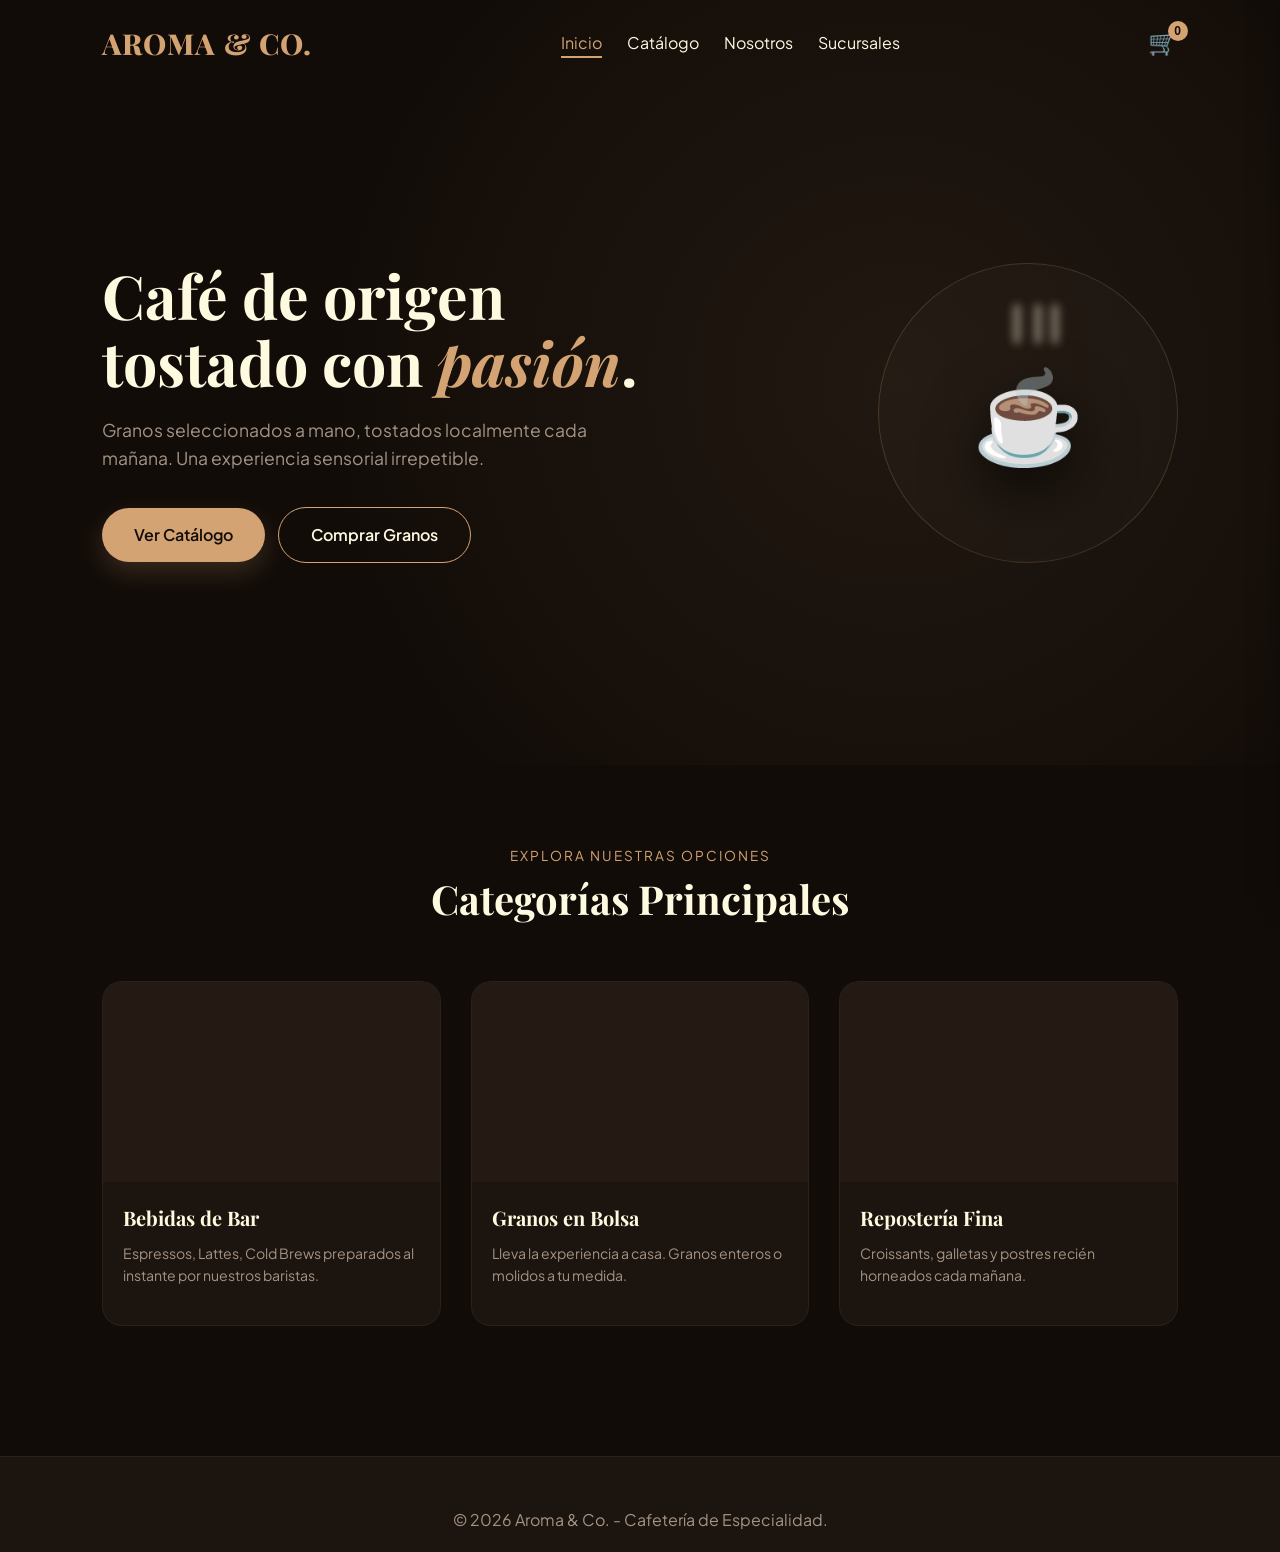
==== index.html @ 16a86347 "Add files via upload" ====
<!DOCTYPE html>
<html lang="es">
<head>
  <meta charset="UTF-8">
  <meta name="viewport" content="width=device-width, initial-scale=1.0">
  <title>Aroma & Co. - Cafetería de Especialidad</title>
  <link rel="preconnect" href="https://fonts.googleapis.com">
  <link rel="preconnect" href="https://fonts.gstatic.com" crossorigin>
  <link href="https://fonts.googleapis.com/css2?family=Playfair+Display:ital,wght@0,600;0,800;1,400&family=Plus+Jakarta+Sans:wght@300;400;600&display=swap" rel="stylesheet">
  <link rel="icon" href="data:image/svg+xml,<svg xmlns=%22http://www.w3.org/2000/svg%22 viewBox=%220 0 100 100%22><text y=%22.9em%22 font-size=%2290%22>☕</text></svg>">
  <link rel="stylesheet" href="css/styles.css">
</head>
<body>

  <header id="header">
    <a href="index.html" class="logo">AROMA & CO.</a>
    <ul class="nav-links">
      <li><a href="index.html" class="active">Inicio</a></li>
      <li><a href="catalogo.html">Catálogo</a></li>
      <li><a href="nosotros.html">Nosotros</a></li>
      <li><a href="locales.html">Sucursales</a></li>
    </ul>
    <button class="cart-icon-btn" id="openCartBtn">
      🛒 <span class="cart-count" id="cartCountBadge">0</span>
    </button>
  </header>

  <section class="hero">
    <div class="hero-text reveal">
      <h1>Café de origen tostado con <span>pasión</span>.</h1>
      <p>Granos seleccionados a mano, tostados localmente cada mañana. Una experiencia sensorial irrepetible.</p>
      <div>
        <a href="catalogo.html" class="btn-cta">Ver Catálogo</a>
        <a href="catalogo.html?categoria=granos" class="btn-cta btn-secondary">Comprar Granos</a>
      </div>
    </div>
    <div class="hero-visual reveal">
      <div class="coffee-cup-container">
        <div class="steam"></div><div class="steam"></div><div class="steam"></div>
        <div class="cup">☕</div>
      </div>
    </div>
  </section>

  <!-- Categorías destacadas que conectan mediante URLSearchParams -->
  <section class="section-container">
    <div class="section-header reveal">
      <p>Explora nuestras opciones</p>
      <h2>Categorías Principales</h2>
    </div>

    <div class="product-grid">
      <a href="catalogo.html?categoria=bar" class="product-card reveal" style="text-decoration:none;">
        <div class="img-container">
          <!-- ESPACIO PARA TU IMAGEN -->
          <img src="https://hips.hearstapps.com/hmg-prod/images/cafe-1599479980.jpg" alt="Bebidas" onerror="this.style.display='none'; this.nextElementSibling.style.display='flex';">
        
        </div>
        <div class="product-info">
          <h3 class="product-title" style="color:var(--text-light)">Bebidas de Bar</h3>
          <p class="product-desc">Espressos, Lattes, Cold Brews preparados al instante por nuestros baristas.</p>
        </div>
      </a>

      <a href="catalogo.html?categoria=granos" class="product-card reveal" style="text-decoration:none;">
        <div class="img-container">
          <!-- ESPACIO PARA TU IMAGEN -->
          <img src="https://img.magnific.com/foto-gratis/granos-cafe-bolsa-mesa_23-2148180234.jpg?semt=ais_hybrid&w=740&q=80" alt="Granos" onerror="this.style.display='none'; this.nextElementSibling.style.display='flex';">
          
        </div>
        <div class="product-info">
          <h3 class="product-title" style="color:var(--text-light)">Granos en Bolsa</h3>
          <p class="product-desc">Lleva la experiencia a casa. Granos enteros o molidos a tu medida.</p>
        </div>
      </a>

      <a href="catalogo.html?categoria=postres" class="product-card reveal" style="text-decoration:none;">
        <div class="img-container">
          <!-- ESPACIO PARA TU IMAGEN -->
          <img src="https://img.magnific.com/foto-gratis/vista-frontal-delicioso-surtido-postres_23-2148689816.jpg?semt=ais_hybrid&w=740&q=80" alt="Postres" onerror="this.style.display='none'; this.nextElementSibling.style.display='flex';">
        </div>
        <div class="product-info">
          <h3 class="product-title" style="color:var(--text-light)">Repostería Fina</h3>
          <p class="product-desc">Croissants, galletas y postres recién horneados cada mañana.</p>
        </div>
      </a>
    </div>
  </section>

  <footer>
    <p>&copy; 2026 Aroma & Co. - Cafetería de Especialidad.</p>
  </footer>

  <script src="js/data.js"></script>
  <script src="js/cart.js"></script>
  <script src="js/main.js"></script>
</body>
</html>
---- css/styles.css ----
/* ============================================================
   1. VARIABLES, PALETA DE COLORES Y RESET
============================================================ */
:root {
  --bg-dark: #120c08;
  --bg-card: #1c140e;
  --bg-light: #241a13;
  --accent: #d4a373;
  --accent-hover: #faedcd;
  --text-light: #fefae0;
  --text-muted: #a39385;
  --danger: #e74c3c;
  --font-title: 'Playfair Display', serif;
  --font-body: 'Plus Jakarta Sans', sans-serif;
  --transition-smooth: all 0.4s cubic-bezier(0.25, 1, 0.5, 1);
  --shadow-card: 0 15px 30px rgba(0, 0, 0, 0.4);
}

* {
  margin: 0;
  padding: 0;
  box-sizing: border-box;
}

html {
  scroll-behavior: smooth;
}

body {
  background-color: var(--bg-dark);
  color: var(--text-light);
  font-family: var(--font-body);
  overflow-x: hidden;
  line-height: 1.6;
}

/* ============================================================
   2. HEADER & NAVEGACIÓN (Sticky + Glassmorphism)
============================================================ */
header {
  position: fixed;
  top: 0;
  width: 100%;
  padding: 20px 8%;
  display: flex;
  justify-content: space-between;
  align-items: center;
  z-index: 1000;
  transition: var(--transition-smooth);
}

header.scrolled {
  background: rgba(18, 12, 8, 0.9);
  backdrop-filter: blur(12px);
  padding: 12px 8%;
  border-bottom: 1px solid rgba(212, 163, 115, 0.15);
}

.logo {
  font-family: var(--font-title);
  font-size: 1.8rem;
  font-weight: 800;
  color: var(--accent);
  text-decoration: none;
  letter-spacing: 1px;
}

.nav-links {
  display: flex;
  gap: 25px;
  list-style: none;
}

.nav-links a {
  color: var(--text-light);
  text-decoration: none;
  font-weight: 400;
  position: relative;
  padding: 5px 0;
  transition: var(--transition-smooth);
}

.nav-links a.active,
.nav-links a:hover {
  color: var(--accent);
}

.nav-links a::after {
  content: '';
  position: absolute;
  bottom: 0;
  left: 0;
  width: 0%;
  height: 2px;
  background-color: var(--accent);
  transition: var(--transition-smooth);
}

.nav-links a:hover::after,
.nav-links a.active::after {
  width: 100%;
}

.cart-icon-btn {
  background: none;
  border: none;
  color: var(--text-light);
  font-size: 1.5rem;
  cursor: pointer;
  position: relative;
  transition: var(--transition-smooth);
}

.cart-icon-btn:hover {
  color: var(--accent);
  transform: scale(1.1);
}

.cart-count {
  position: absolute;
  top: -8px;
  right: -10px;
  background-color: var(--accent);
  color: var(--bg-dark);
  font-size: 0.75rem;
  font-weight: bold;
  width: 20px;
  height: 20px;
  border-radius: 50%;
  display: flex;
  align-items: center;
  justify-content: center;
}

/* ============================================================
   3. HERO SECTION & CONTENEDORES
============================================================ */
.hero {
  min-height: 85vh;
  display: flex;
  align-items: center;
  justify-content: space-between;
  padding: 120px 8% 60px;
  position: relative;
  background: radial-gradient(circle at 70% 50%, rgba(212, 163, 115, 0.08) 0%, transparent 60%);
}

.hero-text {
  max-width: 550px;
}

.hero-text h1 {
  font-family: var(--font-title);
  font-size: 3.8rem;
  line-height: 1.1;
  margin-bottom: 20px;
}

.hero-text h1 span {
  color: var(--accent);
  font-style: italic;
}

.hero-text p {
  color: var(--text-muted);
  font-size: 1.1rem;
  margin-bottom: 35px;
}

.btn-cta {
  display: inline-block;
  padding: 14px 32px;
  background-color: var(--accent);
  color: var(--bg-dark);
  font-weight: 600;
  text-decoration: none;
  border-radius: 50px;
  border: none;
  cursor: pointer;
  transition: var(--transition-smooth);
  box-shadow: 0 10px 25px rgba(212, 163, 115, 0.2);
}

.btn-cta:hover {
  transform: translateY(-4px);
  background-color: var(--accent-hover);
  box-shadow: 0 15px 30px rgba(212, 163, 115, 0.4);
}

.btn-secondary {
  background: transparent;
  color: var(--text-light);
  border: 1px solid var(--accent);
  box-shadow: none;
  margin-left: 10px;
}

.btn-secondary:hover {
  background: var(--accent);
  color: var(--bg-dark);
}

/* Taza y Vapor */
.hero-visual {
  position: relative;
  display: flex;
  justify-content: center;
  align-items: center;
}

.coffee-cup-container {
  width: 300px;
  height: 300px;
  background: rgba(255, 255, 255, 0.02);
  border: 1px solid rgba(212, 163, 115, 0.2);
  border-radius: 50%;
  display: flex;
  justify-content: center;
  align-items: center;
  position: relative;
}

.cup {
  font-size: 90px;
  position: relative;
  z-index: 2;
  filter: drop-shadow(0 20px 30px rgba(0,0,0,0.7));
  animation: float 4s ease-in-out infinite;
}

/* ============================================================
   ESTILO MEJORADO PARA BOTONES DE FILTRO
============================================================ */
.filter-buttons {
  display: flex;
  justify-content: center;
  align-items: center;
  gap: 12px;
  margin-bottom: 45px;
  flex-wrap: wrap;
  padding: 8px;
}

.filter-btn {
  background: rgba(255, 255, 255, 0.03);
  border: 1px solid rgba(212, 163, 115, 0.2);
  color: var(--text-light);
  padding: 12px 22px;
  border-radius: 50px;
  font-family: var(--font-body);
  font-size: 0.92rem;
  font-weight: 500;
  cursor: pointer;
  display: inline-flex;
  align-items: center;
  gap: 8px;
  transition: all 0.35s cubic-bezier(0.25, 1, 0.5, 1);
  backdrop-filter: blur(8px);
  box-shadow: 0 4px 15px rgba(0, 0, 0, 0.2);
  user-select: none;
  position: relative;
  overflow: hidden;
}

/* Icono dentro del botón */
.filter-btn .btn-icon {
  font-size: 1.1rem;
  transition: transform 0.3s ease;
}

/* Estado Hover (Al pasar el ratón) */
.filter-btn:hover {
  background: rgba(212, 163, 115, 0.12);
  border-color: var(--accent);
  color: var(--accent-hover);
  transform: translateY(-3px);
  box-shadow: 0 8px 20px rgba(212, 163, 115, 0.25);
}

.filter-btn:hover .btn-icon {
  transform: scale(1.25) rotate(-8deg);
}

/* Estado Activo (Seleccionado) */
.filter-btn.active {
  background: linear-gradient(135deg, #d4a373 0%, #b8860b 100%);
  color: var(--bg-dark);
  border-color: #faedcd;
  font-weight: 700;
  box-shadow: 0 8px 25px rgba(212, 163, 115, 0.45);
  transform: translateY(-2px);
}

.filter-btn.active .btn-icon {
  transform: scale(1.15);
}

/* Efecto de presionar (Click) */
.filter-btn:active {
  transform: translateY(0) scale(0.96);
  box-shadow: 0 2px 10px rgba(0, 0, 0, 0.3);
}

/* Destello sutil al pasar el ratón */
.filter-btn::before {
  content: '';
  position: absolute;
  top: 0;
  left: -100%;
  width: 100%;
  height: 100%;
  background: linear-gradient(90deg, transparent, rgba(255, 255, 255, 0.15), transparent);
  transition: left 0.6s ease;
}

.filter-btn:hover::before {
  left: 100%;
}

.steam {
  position: absolute;
  top: 40px;
  width: 8px;
  height: 40px;
  background: rgba(254, 250, 224, 0.4);
  border-radius: 10px;
  filter: blur(4px);
  animation: steam 2.5s infinite linear;
}

.steam:nth-child(1) { left: 45%; animation-delay: 0s; }
.steam:nth-child(2) { left: 52%; animation-delay: 0.8s; }
.steam:nth-child(3) { left: 58%; animation-delay: 1.5s; }

@keyframes steam {
  0% { transform: translateY(0) scaleX(1); opacity: 0; }
  50% { opacity: 0.6; }
  100% { transform: translateY(-60px) scaleX(2.5); opacity: 0; }
}

@keyframes float {
  0%, 100% { transform: translateY(0); }
  50% { transform: translateY(-12px); }
}

/* ============================================================
   4. GRID DE PRODUCTOS Y TARJETAS CON ESPACIO DE IMAGEN
============================================================ */
.section-container {
  padding: 80px 8%;
}

.section-header {
  text-align: center;
  margin-bottom: 50px;
}

.section-header h2 {
  font-family: var(--font-title);
  font-size: 2.5rem;
}

.section-header p {
  color: var(--accent);
  text-transform: uppercase;
  letter-spacing: 2px;
  font-size: 0.85rem;
}

.product-grid {
  display: grid;
  grid-template-columns: repeat(auto-fill, minmax(260px, 1fr));
  gap: 30px;
}

.product-card {
  background-color: var(--bg-card);
  border: 1px solid rgba(255, 255, 255, 0.05);
  border-radius: 20px;
  overflow: hidden;
  transition: var(--transition-smooth);
  display: flex;
  flex-direction: column;
}

.product-card:hover {
  transform: translateY(-8px);
  border-color: rgba(212, 163, 115, 0.4);
  box-shadow: var(--shadow-card);
}

/* Contenedor de Imagen Animado */
.img-container {
  width: 100%;
  height: 200px;
  background-color: var(--bg-light);
  position: relative;
  overflow: hidden;
  display: flex;
  align-items: center;
  justify-content: center;
}

.img-container img {
  width: 100%;
  height: 100%;
  object-fit: cover;
  transition: transform 0.6s cubic-bezier(0.25, 1, 0.5, 1);
}

.product-card:hover .img-container img {
  transform: scale(1.08);
}

/* Placeholder visual si no hay imagen */
.img-placeholder {
  display: flex;
  flex-direction: column;
  align-items: center;
  gap: 10px;
  color: var(--text-muted);
  font-size: 0.85rem;
}

.img-placeholder span {
  font-size: 2.5rem;
}

.badge-container {
  position: absolute;
  top: 12px;
  left: 12px;
  display: flex;
  gap: 6px;
  z-index: 2;
}

.badge {
  background: rgba(18, 12, 8, 0.75);
  backdrop-filter: blur(5px);
  color: var(--accent);
  padding: 4px 10px;
  border-radius: 20px;
  font-size: 0.75rem;
  border: 1px solid rgba(212, 163, 115, 0.3);
}

.product-info {
  padding: 20px;
  display: flex;
  flex-direction: column;
  flex-grow: 1;
}

.product-title {
  font-family: var(--font-title);
  font-size: 1.25rem;
  margin-bottom: 8px;
}

.product-desc {
  color: var(--text-muted);
  font-size: 0.88rem;
  margin-bottom: 18px;
  flex-grow: 1;
}

.product-footer {
  display: flex;
  justify-content: space-between;
  align-items: center;
}

.product-price {
  font-size: 1.2rem;
  font-weight: bold;
  color: var(--accent);
}

.btn-card-action {
  background-color: var(--accent);
  color: var(--bg-dark);
  border: none;
  padding: 8px 16px;
  border-radius: 20px;
  font-weight: 600;
  cursor: pointer;
  transition: var(--transition-smooth);
}

.btn-card-action:hover {
  background-color: var(--accent-hover);
  transform: scale(1.05);
}

/* ============================================================
   5. CARRITO LATERAL (DRAWER)
============================================================ */
.cart-overlay {
  position: fixed;
  inset: 0;
  background: rgba(0, 0, 0, 0.6);
  backdrop-filter: blur(4px);
  opacity: 0;
  visibility: hidden;
  transition: var(--transition-smooth);
  z-index: 2000;
}

.cart-overlay.active {
  opacity: 1;
  visibility: visible;
}

.cart-drawer {
  position: fixed;
  top: 0;
  right: -420px;
  width: 100%;
  max-width: 400px;
  height: 100vh;
  background-color: var(--bg-card);
  box-shadow: -10px 0 30px rgba(0,0,0,0.5);
  z-index: 2001;
  transition: var(--transition-smooth);
  display: flex;
  flex-direction: column;
}

.cart-drawer.active {
  right: 0;
}

.cart-header {
  padding: 20px;
  border-bottom: 1px solid rgba(255, 255, 255, 0.08);
  display: flex;
  justify-content: space-between;
  align-items: center;
}

.close-cart {
  background: none;
  border: none;
  color: var(--text-light);
  font-size: 1.5rem;
  cursor: pointer;
}

.cart-items {
  flex-grow: 1;
  overflow-y: auto;
  padding: 20px;
  display: flex;
  flex-direction: column;
  gap: 15px;
}

.cart-item {
  display: flex;
  align-items: center;
  gap: 15px;
  background-color: var(--bg-light);
  padding: 12px;
  border-radius: 12px;
}

.cart-item-img {
  width: 50px;
  height: 50px;
  border-radius: 8px;
  object-fit: cover;
  background: var(--bg-dark);
}

.cart-item-details {
  flex-grow: 1;
}

.cart-item-details h4 {
  font-size: 0.95rem;
  margin-bottom: 2px;
}

.cart-item-details small {
  color: var(--text-muted);
  font-size: 0.75rem;
  display: block;
}

.cart-item-price {
  color: var(--accent);
  font-weight: 600;
  font-size: 0.9rem;
}

.remove-btn {
  background: none;
  border: none;
  color: var(--danger);
  cursor: pointer;
  font-size: 1rem;
}

.cart-footer {
  padding: 20px;
  border-top: 1px solid rgba(255, 255, 255, 0.08);
}

.cart-total {
  display: flex;
  justify-content: space-between;
  font-size: 1.2rem;
  font-weight: bold;
  margin-bottom: 15px;
}

/* ============================================================
   6. MODAL DE PERSONALIZACIÓN
============================================================ */
.modal-overlay {
  position: fixed;
  inset: 0;
  background: rgba(0, 0, 0, 0.75);
  backdrop-filter: blur(5px);
  display: flex;
  justify-content: center;
  align-items: center;
  opacity: 0;
  visibility: hidden;
  transition: var(--transition-smooth);
  z-index: 3000;
  padding: 20px;
}

.modal-overlay.active {
  opacity: 1;
  visibility: visible;
}

.modal-content {
  background-color: var(--bg-card);
  border: 1px solid rgba(212, 163, 115, 0.2);
  border-radius: 20px;
  width: 100%;
  max-width: 500px;
  padding: 30px;
  position: relative;
  transform: scale(0.8);
  transition: var(--transition-smooth);
}

.modal-overlay.active .modal-content {
  transform: scale(1);
}

.modal-close {
  position: absolute;
  top: 15px;
  right: 20px;
  background: none;
  border: none;
  color: var(--text-light);
  font-size: 1.5rem;
  cursor: pointer;
}

.modal-group {
  margin: 18px 0;
}

.modal-group label {
  display: block;
  margin-bottom: 8px;
  font-weight: 600;
  color: var(--accent);
}

.modal-select {
  width: 100%;
  padding: 10px 15px;
  background-color: var(--bg-light);
  border: 1px solid rgba(255, 255, 255, 0.1);
  color: var(--text-light);
  border-radius: 10px;
  outline: none;
}

/* ============================================================
   7. ANIMACIONES DE SCROLL (Scroll Reveal)
============================================================ */
.reveal {
  opacity: 0;
  transform: translateY(35px);
  transition: all 0.7s ease-out;
}

.reveal.active {
  opacity: 1;
  transform: translateY(0);
}

/* FOOTER */
footer {
  background-color: var(--bg-card);
  padding: 50px 8% 20px;
  border-top: 1px solid rgba(255, 255, 255, 0.05);
  margin-top: 50px;
  text-align: center;
  color: var(--text-muted);
}

footer a { color: var(--accent); text-decoration: none; }
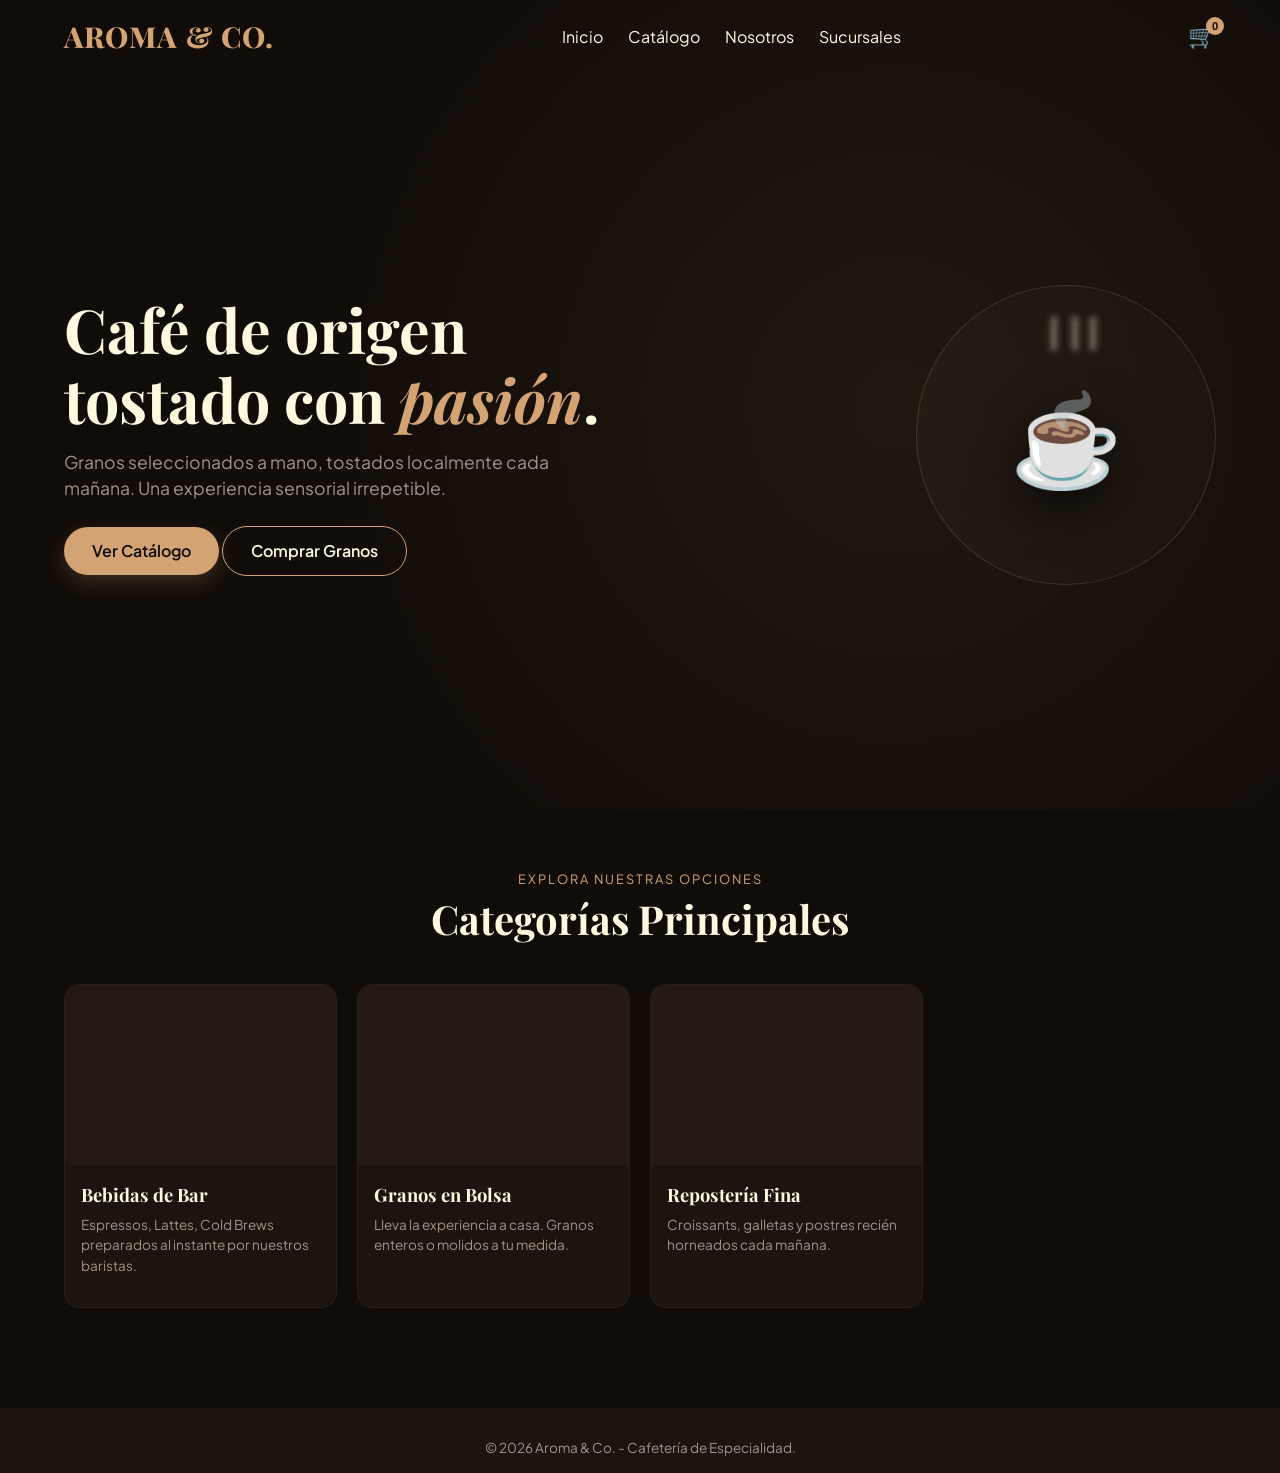
==== commit aeeb06e6: "Add files via upload" ====
--- a/index.html
+++ b/index.html
@@ -12,18 +12,31 @@
 </head>
 <body>
 
-  <header id="header">
-    <a href="index.html" class="logo">AROMA & CO.</a>
-    <ul class="nav-links">
-      <li><a href="index.html" class="active">Inicio</a></li>
-      <li><a href="catalogo.html">Catálogo</a></li>
-      <li><a href="nosotros.html">Nosotros</a></li>
-      <li><a href="locales.html">Sucursales</a></li>
-    </ul>
-    <button class="cart-icon-btn" id="openCartBtn">
+<header id="header">
+  <a href="index.html" class="logo">AROMA & CO.</a>
+
+  <!-- Menú de navegación (se convierte en panel lateral en móviles) -->
+  <ul class="nav-links" id="navLinks">
+    <li><a href="index.html">Inicio</a></li>
+    <li><a href="catalogo.html">Catálogo</a></li>
+    <li><a href="nosotros.html">Nosotros</a></li>
+    <li><a href="locales.html">Sucursales</a></li>
+  </ul>
+
+  <!-- Acciones del Header -->
+  <div class="header-actions">
+    <button class="cart-icon-btn" id="openCartBtn" aria-label="Carrito">
       🛒 <span class="cart-count" id="cartCountBadge">0</span>
     </button>
-  </header>
+
+    <!-- Botón Menú Hamburguesa para Móvil -->
+    <button class="hamburger-btn" id="menuToggleBtn" aria-label="Abrir Menú">
+      <span></span>
+      <span></span>
+      <span></span>
+    </button>
+  </div>
+</header>
 
   <section class="hero">
     <div class="hero-text reveal">
--- a/css/styles.css
+++ b/css/styles.css
@@ -12,8 +12,8 @@
   --danger: #e74c3c;
   --font-title: 'Playfair Display', serif;
   --font-body: 'Plus Jakarta Sans', sans-serif;
-  --transition-smooth: all 0.4s cubic-bezier(0.25, 1, 0.5, 1);
-  --shadow-card: 0 15px 30px rgba(0, 0, 0, 0.4);
+  --transition-smooth: all 0.35s cubic-bezier(0.25, 1, 0.5, 1);
+  --shadow-card: 0 10px 25px rgba(0, 0, 0, 0.4);
 }
 
 * {
@@ -31,17 +31,17 @@
   color: var(--text-light);
   font-family: var(--font-body);
   overflow-x: hidden;
-  line-height: 1.6;
+  line-height: 1.5;
 }
 
 /* ============================================================
-   2. HEADER & NAVEGACIÓN (Sticky + Glassmorphism)
+   2. HEADER & NAVEGACIÓN RESPONSIVA
 ============================================================ */
 header {
   position: fixed;
   top: 0;
   width: 100%;
-  padding: 20px 8%;
+  padding: 15px 5%;
   display: flex;
   justify-content: space-between;
   align-items: center;
@@ -50,19 +50,25 @@
 }
 
 header.scrolled {
-  background: rgba(18, 12, 8, 0.9);
+  background: rgba(18, 12, 8, 0.95);
   backdrop-filter: blur(12px);
-  padding: 12px 8%;
+  padding: 10px 5%;
   border-bottom: 1px solid rgba(212, 163, 115, 0.15);
 }
 
 .logo {
   font-family: var(--font-title);
-  font-size: 1.8rem;
+  font-size: clamp(1.3rem, 4vw, 1.8rem);
   font-weight: 800;
   color: var(--accent);
   text-decoration: none;
   letter-spacing: 1px;
+}
+
+.header-actions {
+  display: flex;
+  align-items: center;
+  gap: 15px;
 }
 
 .nav-links {
@@ -85,62 +91,74 @@
   color: var(--accent);
 }
 
-.nav-links a::after {
-  content: '';
-  position: absolute;
-  bottom: 0;
-  left: 0;
-  width: 0%;
-  height: 2px;
-  background-color: var(--accent);
-  transition: var(--transition-smooth);
-}
-
-.nav-links a:hover::after,
-.nav-links a.active::after {
-  width: 100%;
-}
-
 .cart-icon-btn {
   background: none;
   border: none;
   color: var(--text-light);
-  font-size: 1.5rem;
+  font-size: 1.4rem;
   cursor: pointer;
   position: relative;
-  transition: var(--transition-smooth);
-}
-
-.cart-icon-btn:hover {
-  color: var(--accent);
-  transform: scale(1.1);
+  display: flex;
+  align-items: center;
 }
 
 .cart-count {
   position: absolute;
-  top: -8px;
-  right: -10px;
+  top: -6px;
+  right: -8px;
   background-color: var(--accent);
   color: var(--bg-dark);
-  font-size: 0.75rem;
+  font-size: 0.7rem;
   font-weight: bold;
-  width: 20px;
-  height: 20px;
+  width: 18px;
+  height: 18px;
   border-radius: 50%;
   display: flex;
   align-items: center;
   justify-content: center;
 }
 
+/* Botón Hamburguesa */
+.hamburger-btn {
+  display: none;
+  flex-direction: column;
+  justify-content: space-around;
+  width: 28px;
+  height: 22px;
+  background: transparent;
+  border: none;
+  cursor: pointer;
+  z-index: 1001;
+}
+
+.hamburger-btn span {
+  width: 100%;
+  height: 2px;
+  background-color: var(--text-light);
+  border-radius: 2px;
+  transition: var(--transition-smooth);
+}
+
+/* Animación botón Hamburguesa X */
+.hamburger-btn.active span:nth-child(1) {
+  transform: translateY(7px) rotate(45deg);
+}
+.hamburger-btn.active span:nth-child(2) {
+  opacity: 0;
+}
+.hamburger-btn.active span:nth-child(3) {
+  transform: translateY(-7px) rotate(-45deg);
+}
+
 /* ============================================================
-   3. HERO SECTION & CONTENEDORES
+   3. HERO SECTION
 ============================================================ */
 .hero {
-  min-height: 85vh;
+  min-height: 90vh;
   display: flex;
   align-items: center;
   justify-content: space-between;
-  padding: 120px 8% 60px;
+  padding: 100px 5% 40px;
   position: relative;
   background: radial-gradient(circle at 70% 50%, rgba(212, 163, 115, 0.08) 0%, transparent 60%);
 }
@@ -151,9 +169,9 @@
 
 .hero-text h1 {
   font-family: var(--font-title);
-  font-size: 3.8rem;
-  line-height: 1.1;
-  margin-bottom: 20px;
+  font-size: clamp(2.2rem, 6vw, 3.8rem);
+  line-height: 1.15;
+  margin-bottom: 15px;
 }
 
 .hero-text h1 span {
@@ -163,13 +181,19 @@
 
 .hero-text p {
   color: var(--text-muted);
-  font-size: 1.1rem;
-  margin-bottom: 35px;
+  font-size: clamp(0.95rem, 2.5vw, 1.1rem);
+  margin-bottom: 25px;
+}
+
+.hero-buttons {
+  display: flex;
+  gap: 12px;
+  flex-wrap: wrap;
 }
 
 .btn-cta {
   display: inline-block;
-  padding: 14px 32px;
+  padding: 12px 28px;
   background-color: var(--accent);
   color: var(--bg-dark);
   font-weight: 600;
@@ -177,14 +201,14 @@
   border-radius: 50px;
   border: none;
   cursor: pointer;
-  transition: var(--transition-smooth);
-  box-shadow: 0 10px 25px rgba(212, 163, 115, 0.2);
+  text-align: center;
+  transition: var(--transition-smooth);
+  box-shadow: 0 8px 20px rgba(212, 163, 115, 0.2);
 }
 
 .btn-cta:hover {
-  transform: translateY(-4px);
   background-color: var(--accent-hover);
-  box-shadow: 0 15px 30px rgba(212, 163, 115, 0.4);
+  transform: translateY(-2px);
 }
 
 .btn-secondary {
@@ -192,7 +216,6 @@
   color: var(--text-light);
   border: 1px solid var(--accent);
   box-shadow: none;
-  margin-left: 10px;
 }
 
 .btn-secondary:hover {
@@ -200,17 +223,16 @@
   color: var(--bg-dark);
 }
 
-/* Taza y Vapor */
+/* Visual Taza */
 .hero-visual {
-  position: relative;
   display: flex;
   justify-content: center;
   align-items: center;
 }
 
 .coffee-cup-container {
-  width: 300px;
-  height: 300px;
+  width: clamp(220px, 40vw, 300px);
+  height: clamp(220px, 40vw, 300px);
   background: rgba(255, 255, 255, 0.02);
   border: 1px solid rgba(212, 163, 115, 0.2);
   border-radius: 50%;
@@ -221,285 +243,223 @@
 }
 
 .cup {
-  font-size: 90px;
+  font-size: clamp(60px, 12vw, 90px);
   position: relative;
   z-index: 2;
-  filter: drop-shadow(0 20px 30px rgba(0,0,0,0.7));
+  filter: drop-shadow(0 15px 25px rgba(0,0,0,0.7));
   animation: float 4s ease-in-out infinite;
 }
 
+.steam {
+  position: absolute;
+  top: 30px;
+  width: 6px;
+  height: 35px;
+  background: rgba(254, 250, 224, 0.4);
+  border-radius: 10px;
+  filter: blur(3px);
+  animation: steam 2.5s infinite linear;
+}
+
+.steam:nth-child(1) { left: 45%; animation-delay: 0s; }
+.steam:nth-child(2) { left: 52%; animation-delay: 0.8s; }
+.steam:nth-child(3) { left: 58%; animation-delay: 1.5s; }
+
+@keyframes steam {
+  0% { transform: translateY(0) scaleX(1); opacity: 0; }
+  50% { opacity: 0.6; }
+  100% { transform: translateY(-50px) scaleX(2); opacity: 0; }
+}
+
+@keyframes float {
+  0%, 100% { transform: translateY(0); }
+  50% { transform: translateY(-10px); }
+}
+
 /* ============================================================
-   ESTILO MEJORADO PARA BOTONES DE FILTRO
+   4. GRID Y TARJETAS DE PRODUCTOS
+============================================================ */
+.section-container {
+  padding: 60px 5%;
+}
+
+.section-header {
+  text-align: center;
+  margin-bottom: 35px;
+}
+
+.section-header h2 {
+  font-family: var(--font-title);
+  font-size: clamp(1.8rem, 5vw, 2.5rem);
+}
+
+.section-header p {
+  color: var(--accent);
+  text-transform: uppercase;
+  letter-spacing: 2px;
+  font-size: 0.8rem;
+}
+
+.product-grid {
+  display: grid;
+  grid-template-columns: repeat(auto-fill, minmax(250px, 1fr));
+  gap: 20px;
+}
+
+.product-card {
+  background-color: var(--bg-card);
+  border: 1px solid rgba(255, 255, 255, 0.05);
+  border-radius: 16px;
+  overflow: hidden;
+  transition: var(--transition-smooth);
+  display: flex;
+  flex-direction: column;
+}
+
+.product-card:hover {
+  transform: translateY(-5px);
+  border-color: rgba(212, 163, 115, 0.4);
+  box-shadow: var(--shadow-card);
+}
+
+.img-container {
+  width: 100%;
+  height: 180px;
+  background-color: var(--bg-light);
+  position: relative;
+  overflow: hidden;
+  display: flex;
+  align-items: center;
+  justify-content: center;
+}
+
+.img-container img {
+  width: 100%;
+  height: 100%;
+  object-fit: cover;
+  transition: transform 0.5s ease;
+}
+
+.product-card:hover .img-container img {
+  transform: scale(1.06);
+}
+
+.img-placeholder {
+  display: flex;
+  flex-direction: column;
+  align-items: center;
+  gap: 5px;
+  color: var(--text-muted);
+  font-size: 0.8rem;
+}
+
+.img-placeholder span { font-size: 2rem; }
+
+.badge-container {
+  position: absolute;
+  top: 10px;
+  left: 10px;
+  display: flex;
+  gap: 5px;
+  z-index: 2;
+  flex-wrap: wrap;
+}
+
+.badge {
+  background: rgba(18, 12, 8, 0.8);
+  backdrop-filter: blur(4px);
+  color: var(--accent);
+  padding: 3px 8px;
+  border-radius: 12px;
+  font-size: 0.7rem;
+  border: 1px solid rgba(212, 163, 115, 0.3);
+}
+
+.product-info {
+  padding: 16px;
+  display: flex;
+  flex-direction: column;
+  flex-grow: 1;
+}
+
+.product-title {
+  font-family: var(--font-title);
+  font-size: 1.15rem;
+  margin-bottom: 6px;
+}
+
+.product-desc {
+  color: var(--text-muted);
+  font-size: 0.85rem;
+  margin-bottom: 15px;
+  flex-grow: 1;
+}
+
+.product-footer {
+  display: flex;
+  justify-content: space-between;
+  align-items: center;
+}
+
+.product-price {
+  font-size: 1.1rem;
+  font-weight: bold;
+  color: var(--accent);
+}
+
+.btn-card-action {
+  background-color: var(--accent);
+  color: var(--bg-dark);
+  border: none;
+  padding: 7px 14px;
+  border-radius: 20px;
+  font-weight: 600;
+  font-size: 0.85rem;
+  cursor: pointer;
+  transition: var(--transition-smooth);
+}
+
+/* ============================================================
+   5. BOTONES DE FILTRO MEJORADOS
 ============================================================ */
 .filter-buttons {
   display: flex;
   justify-content: center;
   align-items: center;
-  gap: 12px;
-  margin-bottom: 45px;
+  gap: 8px;
+  margin-bottom: 30px;
   flex-wrap: wrap;
-  padding: 8px;
 }
 
 .filter-btn {
   background: rgba(255, 255, 255, 0.03);
   border: 1px solid rgba(212, 163, 115, 0.2);
   color: var(--text-light);
-  padding: 12px 22px;
-  border-radius: 50px;
+  padding: 8px 16px;
+  border-radius: 30px;
   font-family: var(--font-body);
-  font-size: 0.92rem;
-  font-weight: 500;
+  font-size: 0.85rem;
   cursor: pointer;
   display: inline-flex;
   align-items: center;
-  gap: 8px;
-  transition: all 0.35s cubic-bezier(0.25, 1, 0.5, 1);
-  backdrop-filter: blur(8px);
-  box-shadow: 0 4px 15px rgba(0, 0, 0, 0.2);
-  user-select: none;
-  position: relative;
-  overflow: hidden;
-}
-
-/* Icono dentro del botón */
-.filter-btn .btn-icon {
-  font-size: 1.1rem;
-  transition: transform 0.3s ease;
-}
-
-/* Estado Hover (Al pasar el ratón) */
-.filter-btn:hover {
-  background: rgba(212, 163, 115, 0.12);
-  border-color: var(--accent);
-  color: var(--accent-hover);
-  transform: translateY(-3px);
-  box-shadow: 0 8px 20px rgba(212, 163, 115, 0.25);
-}
-
-.filter-btn:hover .btn-icon {
-  transform: scale(1.25) rotate(-8deg);
-}
-
-/* Estado Activo (Seleccionado) */
-.filter-btn.active {
+  gap: 6px;
+  transition: var(--transition-smooth);
+}
+
+.filter-btn:hover, .filter-btn.active {
   background: linear-gradient(135deg, #d4a373 0%, #b8860b 100%);
   color: var(--bg-dark);
   border-color: #faedcd;
   font-weight: 700;
-  box-shadow: 0 8px 25px rgba(212, 163, 115, 0.45);
-  transform: translateY(-2px);
-}
-
-.filter-btn.active .btn-icon {
-  transform: scale(1.15);
-}
-
-/* Efecto de presionar (Click) */
-.filter-btn:active {
-  transform: translateY(0) scale(0.96);
-  box-shadow: 0 2px 10px rgba(0, 0, 0, 0.3);
-}
-
-/* Destello sutil al pasar el ratón */
-.filter-btn::before {
-  content: '';
-  position: absolute;
-  top: 0;
-  left: -100%;
-  width: 100%;
-  height: 100%;
-  background: linear-gradient(90deg, transparent, rgba(255, 255, 255, 0.15), transparent);
-  transition: left 0.6s ease;
-}
-
-.filter-btn:hover::before {
-  left: 100%;
-}
-
-.steam {
-  position: absolute;
-  top: 40px;
-  width: 8px;
-  height: 40px;
-  background: rgba(254, 250, 224, 0.4);
-  border-radius: 10px;
-  filter: blur(4px);
-  animation: steam 2.5s infinite linear;
-}
-
-.steam:nth-child(1) { left: 45%; animation-delay: 0s; }
-.steam:nth-child(2) { left: 52%; animation-delay: 0.8s; }
-.steam:nth-child(3) { left: 58%; animation-delay: 1.5s; }
-
-@keyframes steam {
-  0% { transform: translateY(0) scaleX(1); opacity: 0; }
-  50% { opacity: 0.6; }
-  100% { transform: translateY(-60px) scaleX(2.5); opacity: 0; }
-}
-
-@keyframes float {
-  0%, 100% { transform: translateY(0); }
-  50% { transform: translateY(-12px); }
 }
 
 /* ============================================================
-   4. GRID DE PRODUCTOS Y TARJETAS CON ESPACIO DE IMAGEN
+   6. CARRITO DRAWER & MODAL RESPONSIVOS
 ============================================================ */
-.section-container {
-  padding: 80px 8%;
-}
-
-.section-header {
-  text-align: center;
-  margin-bottom: 50px;
-}
-
-.section-header h2 {
-  font-family: var(--font-title);
-  font-size: 2.5rem;
-}
-
-.section-header p {
-  color: var(--accent);
-  text-transform: uppercase;
-  letter-spacing: 2px;
-  font-size: 0.85rem;
-}
-
-.product-grid {
-  display: grid;
-  grid-template-columns: repeat(auto-fill, minmax(260px, 1fr));
-  gap: 30px;
-}
-
-.product-card {
-  background-color: var(--bg-card);
-  border: 1px solid rgba(255, 255, 255, 0.05);
-  border-radius: 20px;
-  overflow: hidden;
-  transition: var(--transition-smooth);
-  display: flex;
-  flex-direction: column;
-}
-
-.product-card:hover {
-  transform: translateY(-8px);
-  border-color: rgba(212, 163, 115, 0.4);
-  box-shadow: var(--shadow-card);
-}
-
-/* Contenedor de Imagen Animado */
-.img-container {
-  width: 100%;
-  height: 200px;
-  background-color: var(--bg-light);
-  position: relative;
-  overflow: hidden;
-  display: flex;
-  align-items: center;
-  justify-content: center;
-}
-
-.img-container img {
-  width: 100%;
-  height: 100%;
-  object-fit: cover;
-  transition: transform 0.6s cubic-bezier(0.25, 1, 0.5, 1);
-}
-
-.product-card:hover .img-container img {
-  transform: scale(1.08);
-}
-
-/* Placeholder visual si no hay imagen */
-.img-placeholder {
-  display: flex;
-  flex-direction: column;
-  align-items: center;
-  gap: 10px;
-  color: var(--text-muted);
-  font-size: 0.85rem;
-}
-
-.img-placeholder span {
-  font-size: 2.5rem;
-}
-
-.badge-container {
-  position: absolute;
-  top: 12px;
-  left: 12px;
-  display: flex;
-  gap: 6px;
-  z-index: 2;
-}
-
-.badge {
-  background: rgba(18, 12, 8, 0.75);
-  backdrop-filter: blur(5px);
-  color: var(--accent);
-  padding: 4px 10px;
-  border-radius: 20px;
-  font-size: 0.75rem;
-  border: 1px solid rgba(212, 163, 115, 0.3);
-}
-
-.product-info {
-  padding: 20px;
-  display: flex;
-  flex-direction: column;
-  flex-grow: 1;
-}
-
-.product-title {
-  font-family: var(--font-title);
-  font-size: 1.25rem;
-  margin-bottom: 8px;
-}
-
-.product-desc {
-  color: var(--text-muted);
-  font-size: 0.88rem;
-  margin-bottom: 18px;
-  flex-grow: 1;
-}
-
-.product-footer {
-  display: flex;
-  justify-content: space-between;
-  align-items: center;
-}
-
-.product-price {
-  font-size: 1.2rem;
-  font-weight: bold;
-  color: var(--accent);
-}
-
-.btn-card-action {
-  background-color: var(--accent);
-  color: var(--bg-dark);
-  border: none;
-  padding: 8px 16px;
-  border-radius: 20px;
-  font-weight: 600;
-  cursor: pointer;
-  transition: var(--transition-smooth);
-}
-
-.btn-card-action:hover {
-  background-color: var(--accent-hover);
-  transform: scale(1.05);
-}
-
-/* ============================================================
-   5. CARRITO LATERAL (DRAWER)
-============================================================ */
-.cart-overlay {
+.cart-overlay, .modal-overlay {
   position: fixed;
   inset: 0;
-  background: rgba(0, 0, 0, 0.6);
+  background: rgba(0, 0, 0, 0.7);
   backdrop-filter: blur(4px);
   opacity: 0;
   visibility: hidden;
@@ -507,7 +467,7 @@
   z-index: 2000;
 }
 
-.cart-overlay.active {
+.cart-overlay.active, .modal-overlay.active {
   opacity: 1;
   visibility: visible;
 }
@@ -515,12 +475,11 @@
 .cart-drawer {
   position: fixed;
   top: 0;
-  right: -420px;
+  right: -100%;
   width: 100%;
-  max-width: 400px;
+  max-width: 380px;
   height: 100vh;
   background-color: var(--bg-card);
-  box-shadow: -10px 0 30px rgba(0,0,0,0.5);
   z-index: 2001;
   transition: var(--transition-smooth);
   display: flex;
@@ -532,182 +491,194 @@
 }
 
 .cart-header {
-  padding: 20px;
+  padding: 15px 20px;
   border-bottom: 1px solid rgba(255, 255, 255, 0.08);
   display: flex;
   justify-content: space-between;
   align-items: center;
 }
 
-.close-cart {
+.close-cart, .modal-close {
   background: none;
   border: none;
   color: var(--text-light);
-  font-size: 1.5rem;
+  font-size: 1.6rem;
   cursor: pointer;
 }
 
 .cart-items {
   flex-grow: 1;
   overflow-y: auto;
-  padding: 20px;
+  padding: 15px;
   display: flex;
   flex-direction: column;
-  gap: 15px;
+  gap: 12px;
 }
 
 .cart-item {
   display: flex;
   align-items: center;
-  gap: 15px;
+  gap: 12px;
   background-color: var(--bg-light);
-  padding: 12px;
-  border-radius: 12px;
+  padding: 10px;
+  border-radius: 10px;
 }
 
 .cart-item-img {
-  width: 50px;
-  height: 50px;
-  border-radius: 8px;
+  width: 45px;
+  height: 45px;
+  border-radius: 6px;
   object-fit: cover;
-  background: var(--bg-dark);
-}
-
-.cart-item-details {
-  flex-grow: 1;
-}
-
-.cart-item-details h4 {
-  font-size: 0.95rem;
-  margin-bottom: 2px;
-}
-
-.cart-item-details small {
-  color: var(--text-muted);
-  font-size: 0.75rem;
-  display: block;
-}
-
-.cart-item-price {
-  color: var(--accent);
-  font-weight: 600;
-  font-size: 0.9rem;
-}
+}
+
+.cart-item-details { flex-grow: 1; }
+.cart-item-details h4 { font-size: 0.88rem; }
+.cart-item-details small { color: var(--text-muted); font-size: 0.72rem; }
+.cart-item-price { color: var(--accent); font-weight: 600; font-size: 0.85rem; }
 
 .remove-btn {
   background: none;
   border: none;
   color: var(--danger);
   cursor: pointer;
-  font-size: 1rem;
+  font-size: 1.2rem;
+  padding: 5px;
 }
 
 .cart-footer {
-  padding: 20px;
+  padding: 15px 20px;
   border-top: 1px solid rgba(255, 255, 255, 0.08);
 }
 
 .cart-total {
   display: flex;
   justify-content: space-between;
-  font-size: 1.2rem;
+  font-size: 1.1rem;
   font-weight: bold;
-  margin-bottom: 15px;
-}
-
-/* ============================================================
-   6. MODAL DE PERSONALIZACIÓN
-============================================================ */
+  margin-bottom: 12px;
+}
+
+/* Modal */
 .modal-overlay {
-  position: fixed;
-  inset: 0;
-  background: rgba(0, 0, 0, 0.75);
-  backdrop-filter: blur(5px);
   display: flex;
   justify-content: center;
   align-items: center;
-  opacity: 0;
-  visibility: hidden;
-  transition: var(--transition-smooth);
   z-index: 3000;
-  padding: 20px;
-}
-
-.modal-overlay.active {
-  opacity: 1;
-  visibility: visible;
+  padding: 15px;
 }
 
 .modal-content {
   background-color: var(--bg-card);
   border: 1px solid rgba(212, 163, 115, 0.2);
-  border-radius: 20px;
+  border-radius: 16px;
   width: 100%;
-  max-width: 500px;
-  padding: 30px;
+  max-width: 460px;
+  padding: 25px 20px;
   position: relative;
-  transform: scale(0.8);
-  transition: var(--transition-smooth);
-}
-
-.modal-overlay.active .modal-content {
-  transform: scale(1);
-}
-
-.modal-close {
-  position: absolute;
-  top: 15px;
-  right: 20px;
-  background: none;
-  border: none;
-  color: var(--text-light);
-  font-size: 1.5rem;
-  cursor: pointer;
-}
-
-.modal-group {
-  margin: 18px 0;
-}
-
-.modal-group label {
-  display: block;
-  margin-bottom: 8px;
-  font-weight: 600;
-  color: var(--accent);
-}
-
+  max-height: 90vh;
+  overflow-y: auto;
+}
+
+.modal-group { margin: 15px 0; }
+.modal-group label { display: block; margin-bottom: 6px; font-weight: 600; color: var(--accent); font-size: 0.9rem; }
 .modal-select {
   width: 100%;
-  padding: 10px 15px;
+  padding: 10px 12px;
   background-color: var(--bg-light);
   border: 1px solid rgba(255, 255, 255, 0.1);
   color: var(--text-light);
-  border-radius: 10px;
+  border-radius: 8px;
   outline: none;
-}
-
-/* ============================================================
-   7. ANIMACIONES DE SCROLL (Scroll Reveal)
-============================================================ */
+  font-size: 0.9rem;
+}
+
+/* Scroll reveal */
 .reveal {
   opacity: 0;
-  transform: translateY(35px);
-  transition: all 0.7s ease-out;
-}
-
+  transform: translateY(25px);
+  transition: all 0.6s ease-out;
+}
 .reveal.active {
   opacity: 1;
   transform: translateY(0);
 }
 
-/* FOOTER */
 footer {
   background-color: var(--bg-card);
-  padding: 50px 8% 20px;
-  border-top: 1px solid rgba(255, 255, 255, 0.05);
-  margin-top: 50px;
+  padding: 30px 5% 15px;
   text-align: center;
   color: var(--text-muted);
-}
-
-footer a { color: var(--accent); text-decoration: none; }+  font-size: 0.85rem;
+  margin-top: 40px;
+}
+
+/* ============================================================
+   7. MEDIA QUERIES (DISPOSITIVOS MÓVILES Y TABLETS)
+============================================================ */
+
+/* Pantallas Medianas y Pequeñas (Tablets y Celulares <= 768px) */
+@media (max-width: 768px) {
+  .hamburger-btn {
+    display: flex; /* Muestra el botón de menú hamburguesa */
+  }
+
+  .nav-links {
+    position: fixed;
+    top: 0;
+    right: -100%;
+    width: 75%;
+    max-width: 280px;
+    height: 100vh;
+    background-color: var(--bg-card);
+    flex-direction: column;
+    justify-content: center;
+    align-items: center;
+    gap: 30px;
+    box-shadow: -10px 0 25px rgba(0,0,0,0.6);
+    transition: var(--transition-smooth);
+    z-index: 1000;
+  }
+
+  .nav-links.active {
+    right: 0; /* Desliza el menú desde la derecha */
+  }
+
+  .nav-links a {
+    font-size: 1.2rem;
+  }
+
+  .hero {
+    flex-direction: column;
+    text-align: center;
+    padding-top: 110px;
+    justify-content: center;
+    gap: 35px;
+  }
+
+  .hero-buttons {
+    justify-content: center;
+  }
+
+  .cart-drawer {
+    max-width: 100%; /* El carrito ocupa toda la pantalla en móviles */
+  }
+}
+
+/* Teléfonos Pequeños (<= 480px) */
+@media (max-width: 480px) {
+  .product-grid {
+    grid-template-columns: 1fr; /* Tarjetas a 1 sola columna ocupando todo el ancho */
+  }
+
+  .filter-buttons {
+    justify-content: flex-start;
+    overflow-x: auto;
+    padding-bottom: 8px;
+    flex-wrap: nowrap; /* Scroll horizontal suave en filtros de categoría */
+    -webkit-overflow-scrolling: touch;
+  }
+
+  .filter-btn {
+    flex-shrink: 0;
+  }
+}
